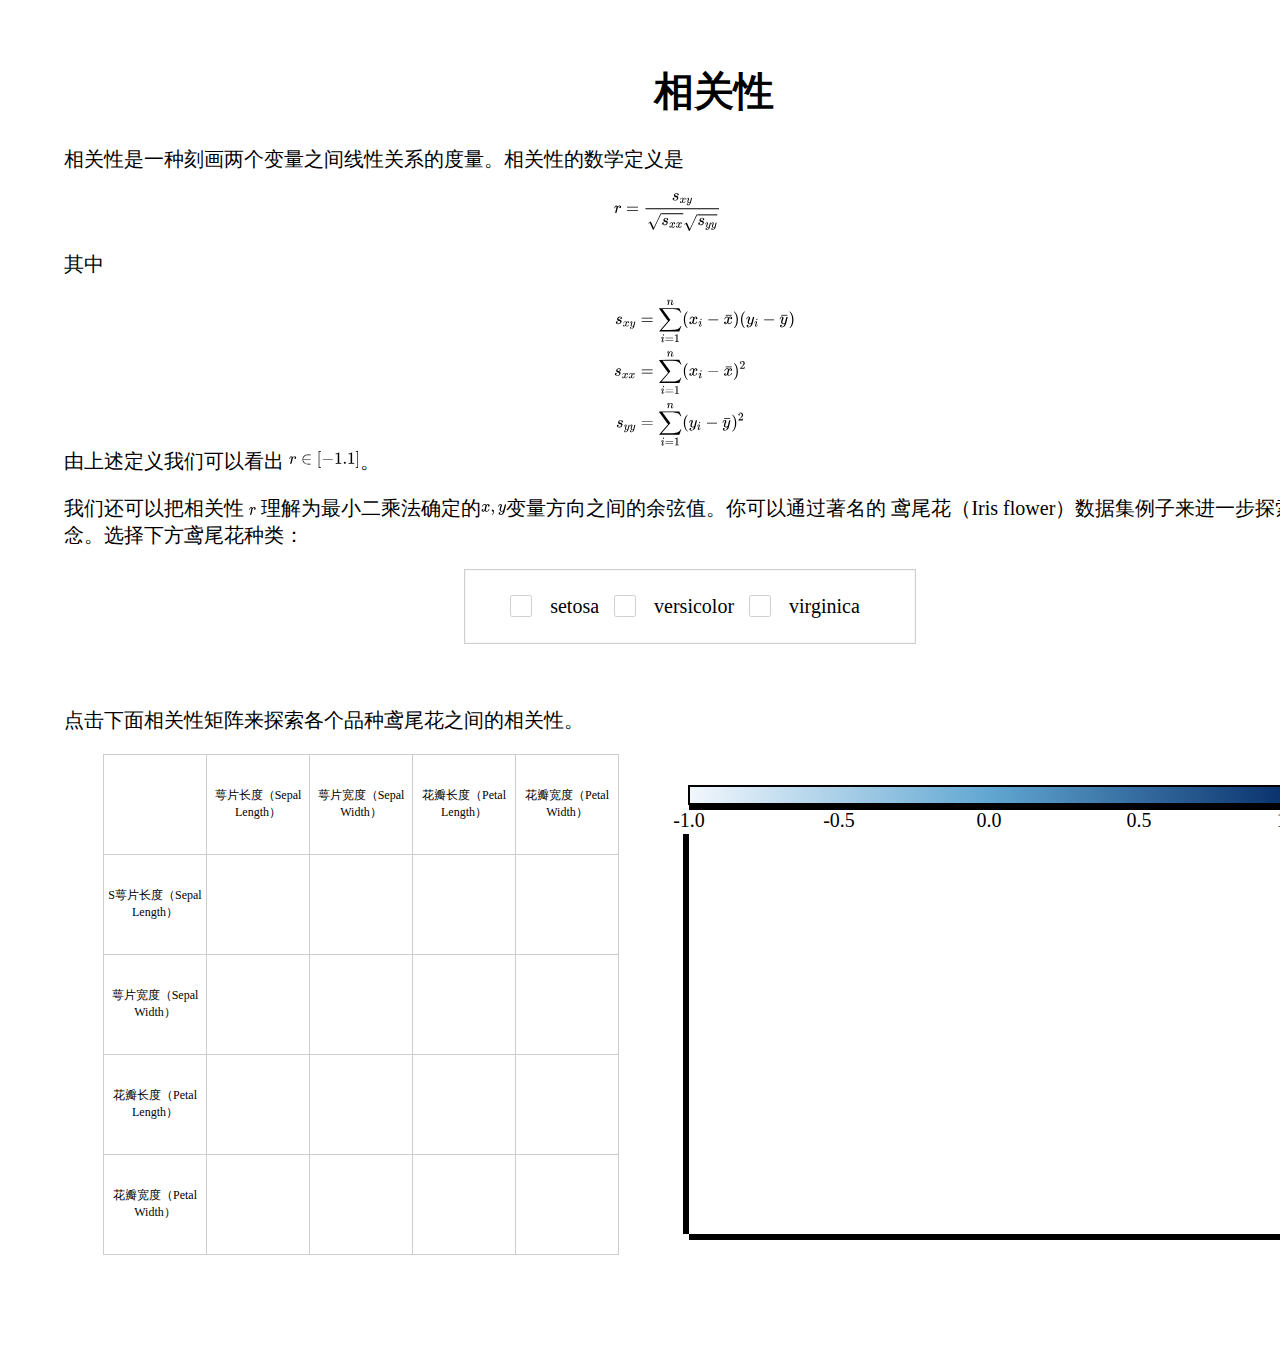
==== html/1.regression.html @ ddcc8935 "first commit" ====
<html>

<head>
    <title>回归分析</title>
    <script src="../js/d3.min.js"></script>
    <script src="../js/jquery.min.js"></script>
    <script src="../js/jquery-ui.js"></script>
    <script src="../js/jstat.min.js"></script>
    <script src="../js/data.js"></script>
    <script src="../js/d3.tip.v0.6.3.js"></script>

</head>

</style>
<link href="../css/regression.css" rel="stylesheet" type="text/css" />

<body>
    <div>
        <div>
            <h1>相关性</h1>
              <p>相关性是一种刻画两个变量之间线性关系的度量。相关性的数学定义是</p>
            <img src="[data-uri]">
          
            <p>
                其中
            </p>
                <span>
                   <img src='[data-uri]'>
         
                </span>
                <br>
                由上述定义我们可以看出
                <img style="margin-left: 0;" src="[data-uri]">。
           
            <p>我们还可以把相关性
                <img style="margin-left: 0;" src='[data-uri]'>
                理解为最小二乘法确定的<img style="margin-left: 0;" src='[data-uri]'>变量方向之间的余弦值。你可以通过著名的
                鸢尾花（Iris flower）数据集例子来进一步探索这个概念。选择下方鸢尾花种类：</p>

            <div class="interactive-wrapper">
                <form id="data_corr" onchange="data_set(this)" class="form-board">
                    <label class="form-check">setosa
                        <input type="checkbox" name="correlation" value="setosa">
                        <span class="checkbox-mark"></span>
                    </label>

                    <label class="form-check">versicolor
                        <input type="checkbox" name="correlation" value="versicolor">
                        <span class="checkbox-mark"></span>
                    </label>

                    <label class="form-check">virginica
                        <input type="checkbox" name="correlation" value="virginica">
                        <span class="checkbox-mark"></span>
                    </label>

                </form>
            </div>
            <br>
            <p>点击下面相关性矩阵来探索各个品种鸢尾花之间的相关性。</p>
            <div>
                <table id="table_corr" style="float: left;text-align: center;">

                    <tbody>
                        <tr>
                            <td></td>
                            <td>萼片长度（Sepal Length）</td>
                            <td>萼片宽度（Sepal Width）</td>
                            <td>花瓣长度（Petal Length）</td>
                            <td>花瓣宽度（Petal Width）</td>
                        </tr>
                        <tr>
                            <td>S萼片长度（Sepal Length）</td>
                            <td></td>
                            <td></td>
                            <td></td>
                            <td></td>
                        </tr>
                        <tr>
                            <td>萼片宽度（Sepal Width）</td>
                            <td></td>
                            <td></td>
                            <td></td>
                            <td></td>
                        </tr>
                        <tr>
                            <td>花瓣长度（Petal Length）</td>
                            <td></td>
                            <td></td>
                            <td></td>
                            <td></td>
                        </tr>
                        <tr>
                            <td>花瓣宽度（Petal Width）</td>
                            <td></td>
                            <td></td>
                            <td></td>
                            <td></td>
                        </tr>
                    </tbody>
                </table>
                <div id="svgCorr" style="width: 700px;height: 500px;float: left;margin-top: 30px;margin-left: 20px;">

                </div>
            </div>
        </div>
</body>
<script src="../js/regression.js"></script>

</html>
---- css/regression.css ----
body {
    margin: 0 auto;
    width: 1300px;
    padding: 5% 0 5% 5%;
    font-size: 20px;
}

.cbox {
    float: left;
}

#table_corr {
    font-size: 12px;
    cursor: pointer;
    margin-left: 3%;
}

h1 {
    text-align: center;
}

.data {
    fill: #3987BD;
    cursor: pointer;
}

table {
    border-collapse: collapse;
    margin-bottom: 100px;
}

td {
    height: 100px;
    width: 100px;
}

table, td {
    border: 1px solid #CDCDCD;
}

.form-board {
    color: black;
    background-color: white;
    border: 1px solid #D0D0D0;
    box-shadow: inset 0px 0px 1px 0px #ABABAB;
    padding: 5%;
    width: 80%;
}

.form-check {
    position: relative;
    padding-left: 2em;
    padding-right: 0.5em;
    cursor: pointer;
    -webkit-user-select: none;
    -moz-user-select: none;
    -ms-user-select: none;
    user-select: none;
}

.form-check input {
    position: absolute;
    opacity: 0;
    cursor: pointer;
}

.checkbox-mark {
    position: absolute;
    top: 0;
    left: 0;
    height: 20px;
    width: 20px;
    background-color: rgba(255, 255, 255, 0.8);
    border: 1px solid #D0D0D0;
    border-radius: 10%;
}

.form-check:hover input~.checkbox-mark {
    background-color: #ccc;
}

.form-check input:checked~.checkbox-mark {
    background-color: white;
}

.checkbox-mark:after {
    content: "";
    position: absolute;
    display: none;
}

.form-check input:checked~.checkbox-mark:after {
    display: block;
}

.form-check .checkbox-mark:after {
    left: 6px;
    top: 2.5px;
    width: 5px;
    height: 10px;
    border: solid #64bdff;
    border-width: 0 3px 3px 0;
    -webkit-transform: rotate(45deg);
    -ms-transform: rotate(45deg);
    transform: rotate(45deg);
}

.interactive-wrapper {
    display: block;
    width: auto;
    margin: 0 auto;
    text-align: center;
    width: 500px;
}  
img{
    margin-left: 550px;
}
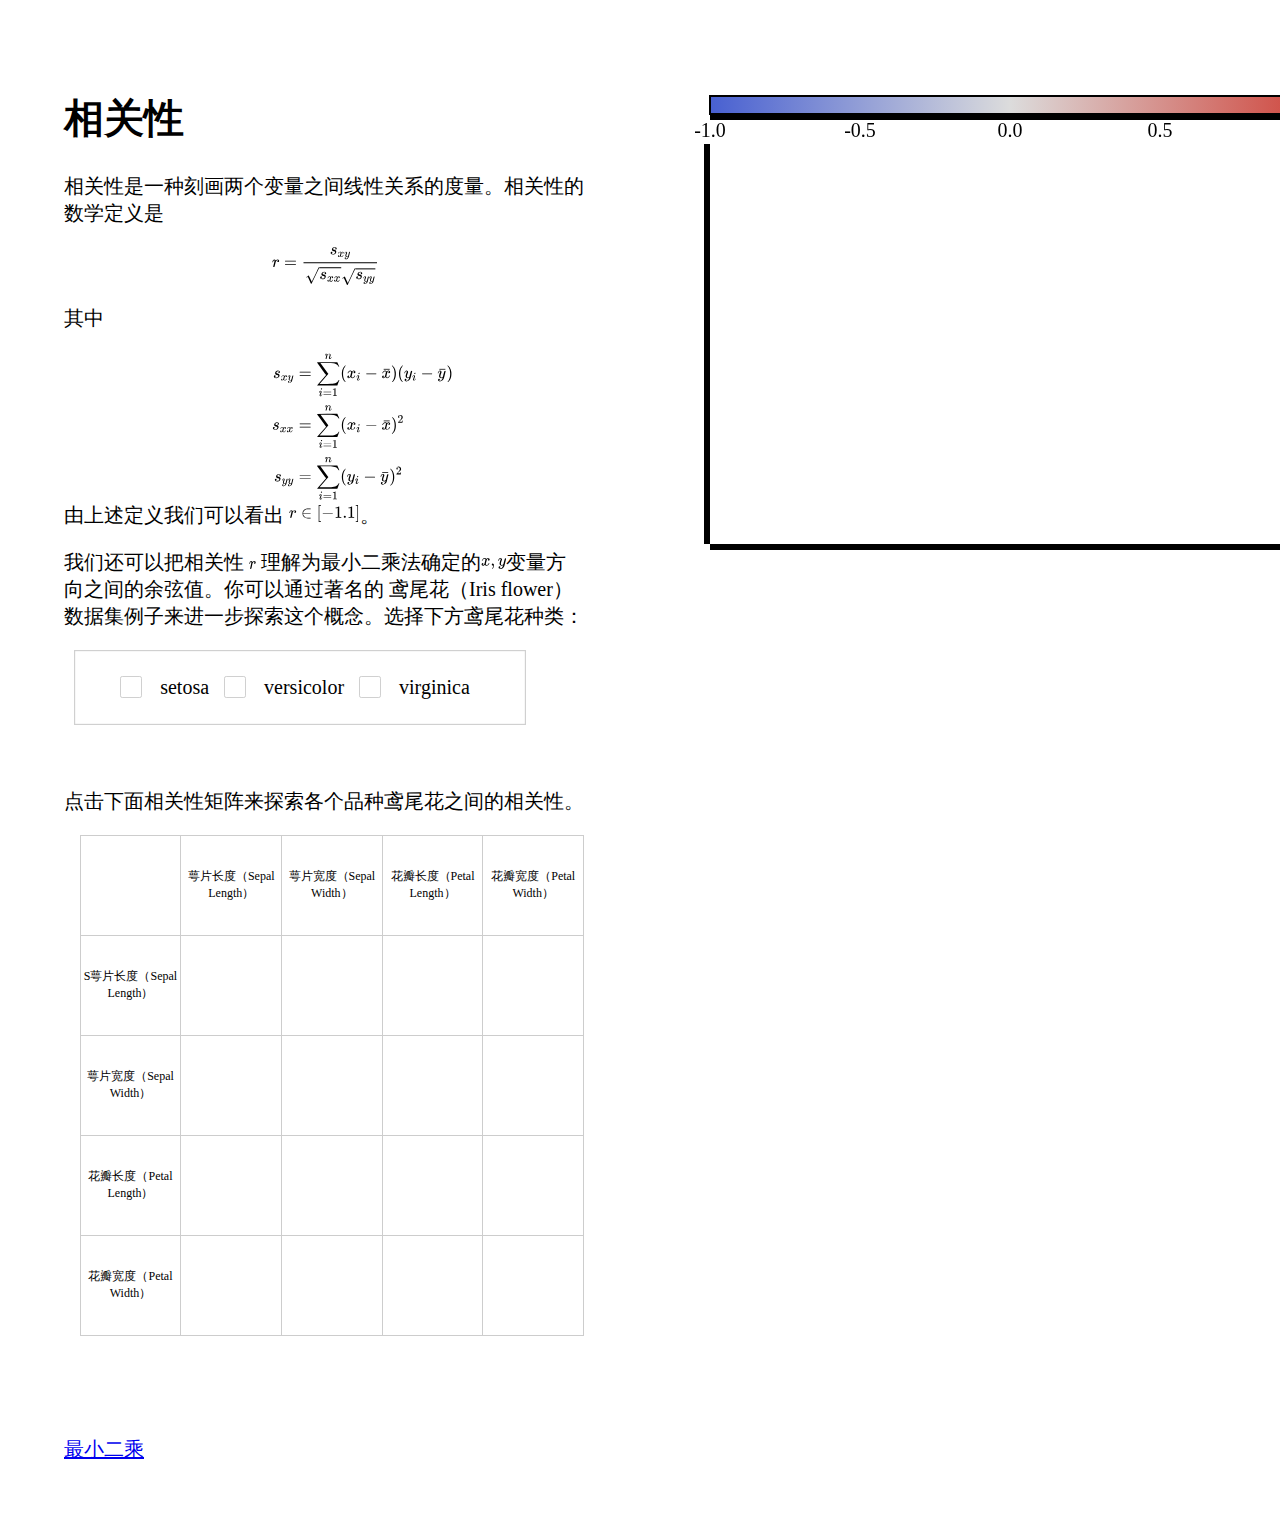
==== commit a11e2597: "ss" ====
--- a/html/1.regression.html
+++ b/html/1.regression.html
@@ -15,7 +15,7 @@
 <link href="../css/regression.css" rel="stylesheet" type="text/css" />
 
 <body>
-    <div>
+    <div id='left' style="float: left;width: 40%;">
         <div>
             <h1>相关性</h1>
               <p>相关性是一种刻画两个变量之间线性关系的度量。相关性的数学定义是</p>
@@ -99,11 +99,18 @@
                         </tr>
                     </tbody>
                 </table>
-                <div id="svgCorr" style="width: 700px;height: 500px;float: left;margin-top: 30px;margin-left: 20px;">
-
-                </div>
             </div>
         </div>
+    </div>
+
+
+        <div id="svgCorr" style="width: 700px;height: 500px;float: left;margin-top: 30px;margin-left: 20px;position: fixed;left:50%">
+
+        </div>
+        <div style="clear: both;"><a style="margin-right: 20px;" href="../html/2.OLS.html">最小二乘</a></div>
+        
+       
+        
 </body>
 <script src="../js/regression.js"></script>
 
--- a/css/regression.css
+++ b/css/regression.css
@@ -14,11 +14,6 @@
     cursor: pointer;
     margin-left: 3%;
 }
-
-h1 {
-    text-align: center;
-}
-
 .data {
     fill: #3987BD;
     cursor: pointer;
@@ -113,5 +108,5 @@
     width: 500px;
 }  
 img{
-    margin-left: 550px;
+    margin-left: 40%;
 }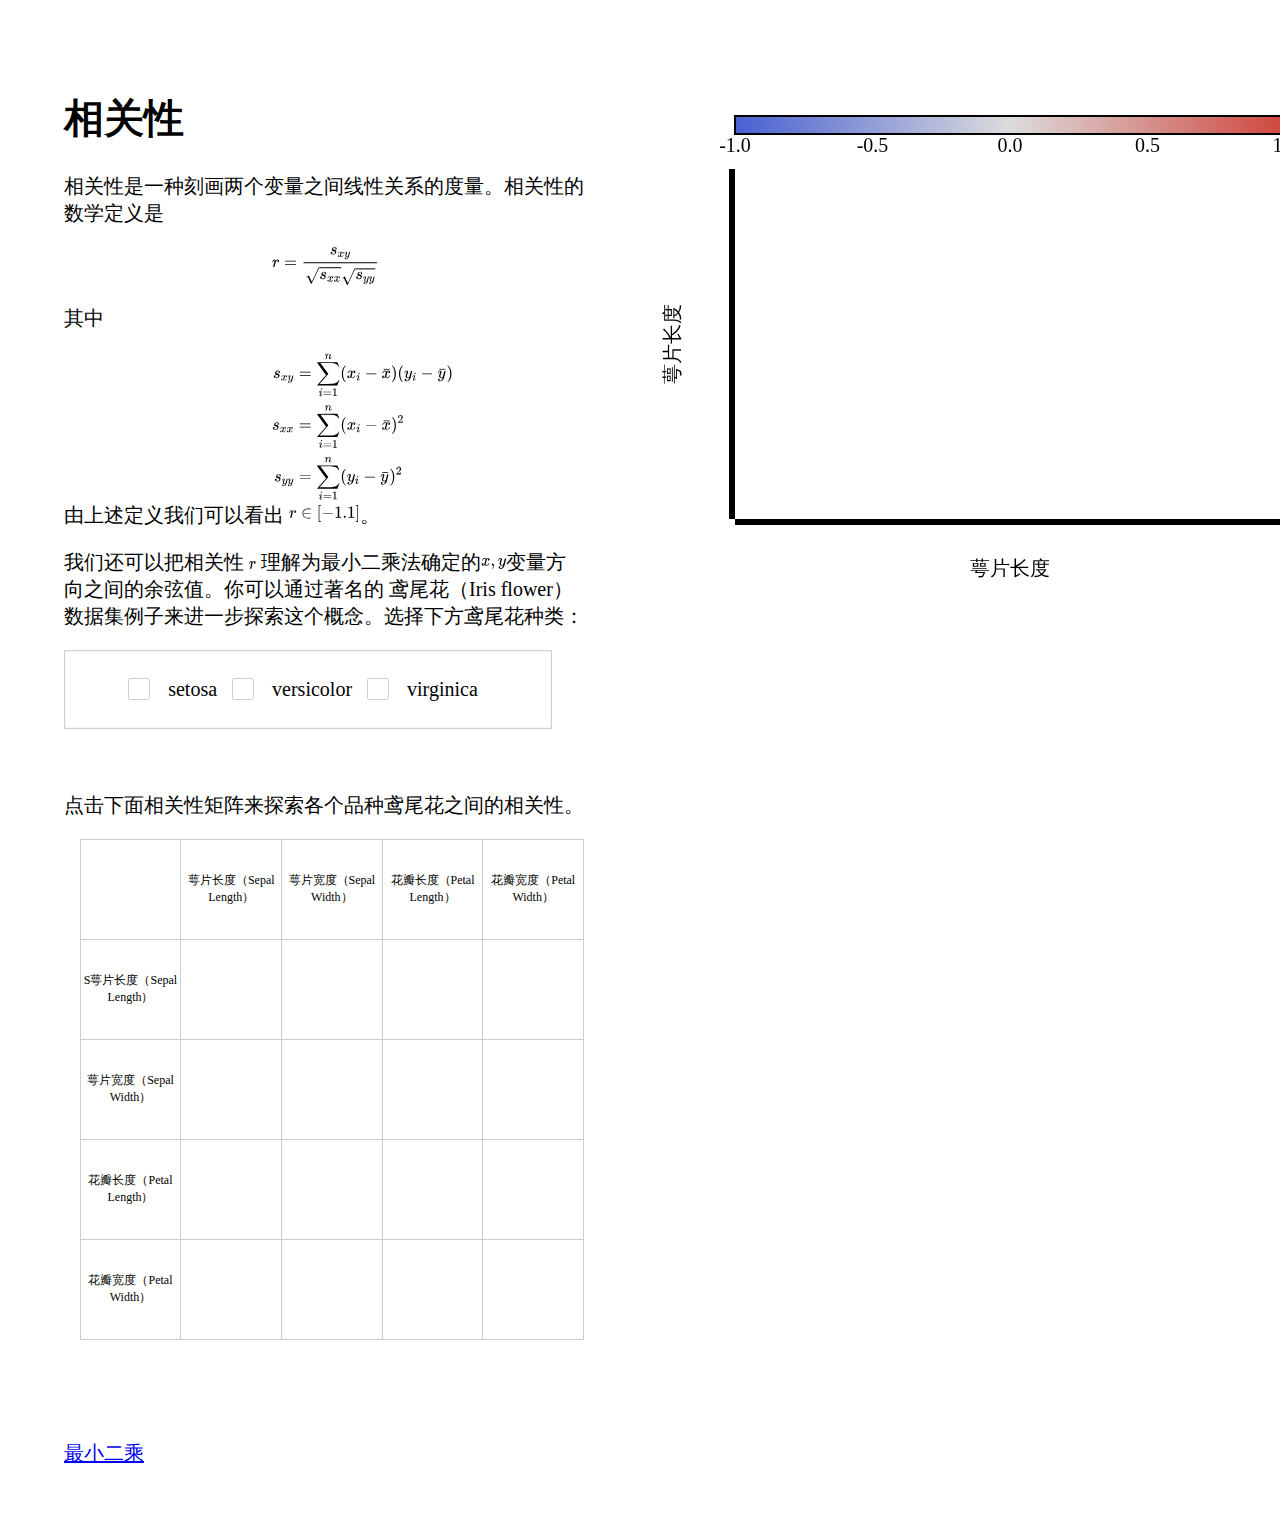
==== commit b0f87efe: "sssd" ====
--- a/html/1.regression.html
+++ b/html/1.regression.html
@@ -24,11 +24,12 @@
             <p>
                 其中
             </p>
-                <span>
+                <span style="margin-bottom: 5px;">
                    <img src='[data-uri]'>
          
                 </span>
-                <br>
+                <br/>
+              
                 由上述定义我们可以看出
                 <img style="margin-left: 0;" src="[data-uri]">。
            
--- a/css/regression.css
+++ b/css/regression.css
@@ -105,7 +105,7 @@
     width: auto;
     margin: 0 auto;
     text-align: center;
-    width: 500px;
+    width: 540px;
 }  
 img{
     margin-left: 40%;
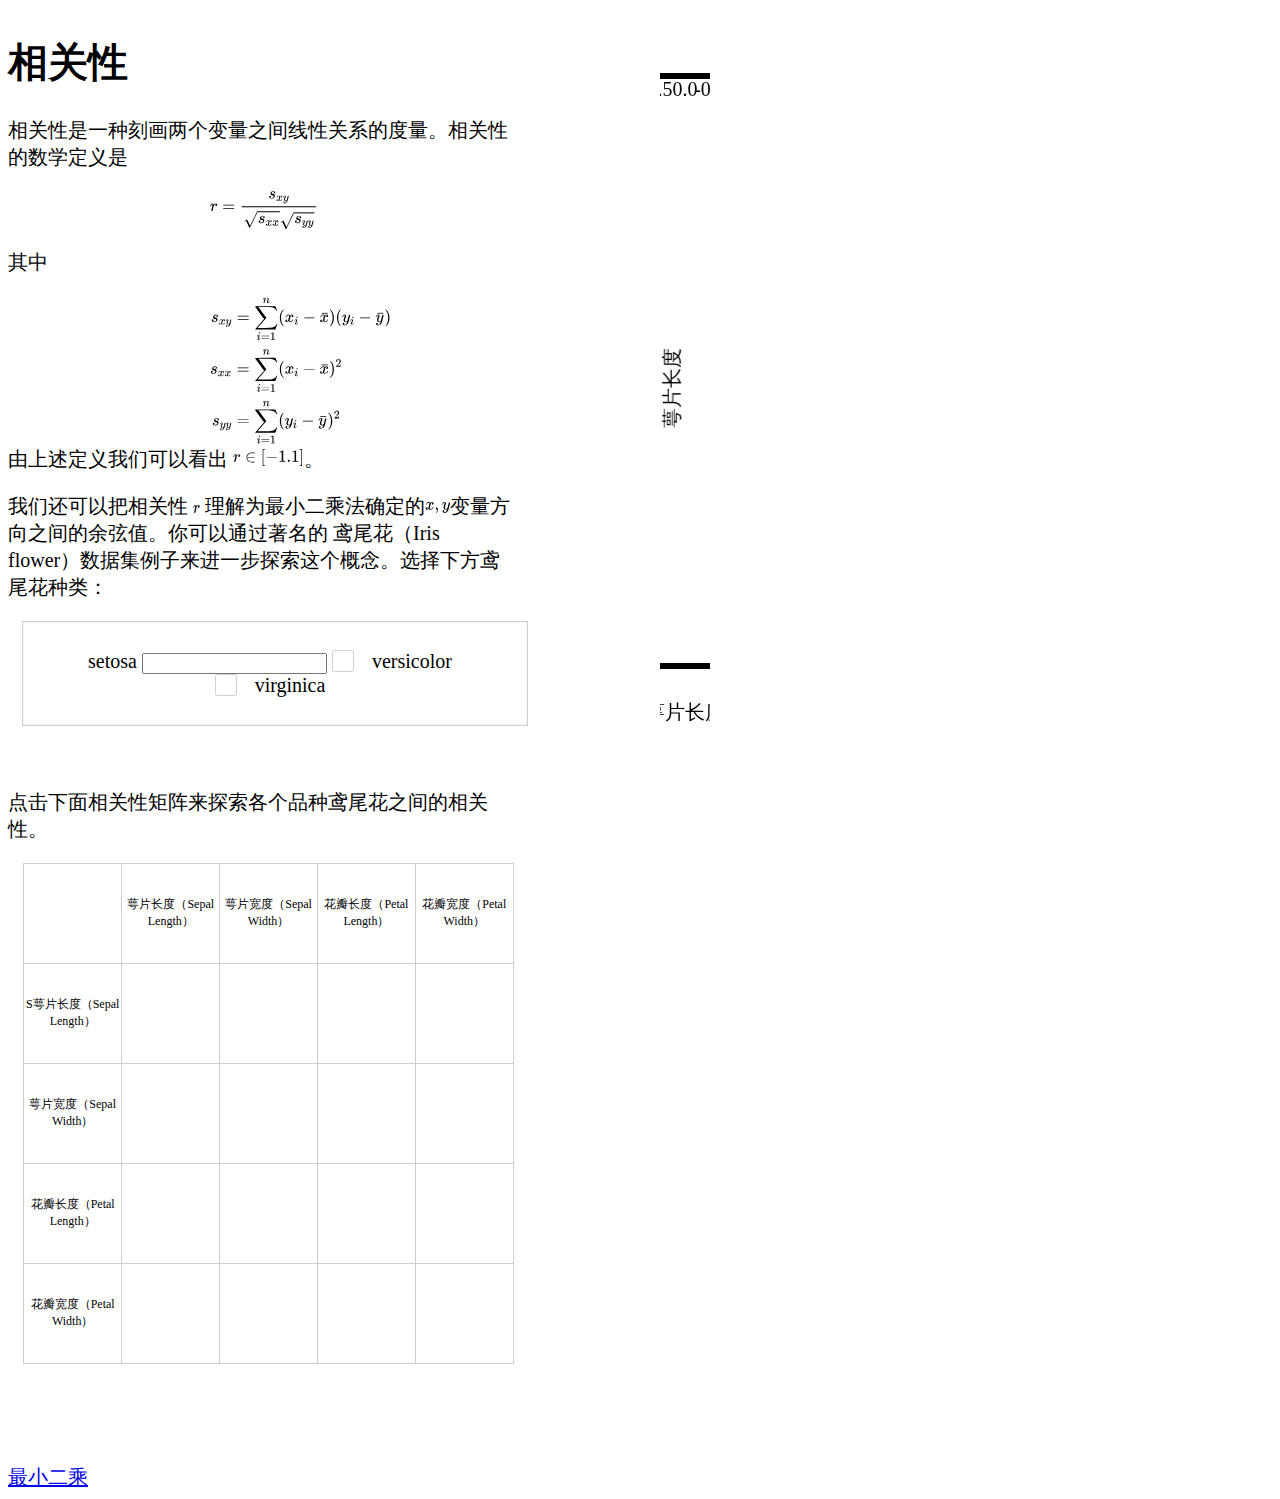
==== commit e6109103: "sssdlg" ====
--- a/html/1.regression.html
+++ b/html/1.regression.html
@@ -40,9 +40,9 @@
 
             <div class="interactive-wrapper">
                 <form id="data_corr" onchange="data_set(this)" class="form-board">
-                    <label class="form-check">setosa
-                        <input type="checkbox" name="correlation" value="setosa">
-                        <span class="checkbox-mark"></span>
+                    <label class="fo"checkbox" name="correlation" value="setosa">
+                        <span classrm-check">setosa
+                        <input type="checkbox-mark"></span>
                     </label>
 
                     <label class="form-check">versicolor
@@ -105,7 +105,7 @@
     </div>
 
 
-        <div id="svgCorr" style="width: 700px;height: 500px;float: left;margin-top: 30px;margin-left: 20px;position: fixed;left:50%">
+        <div id="svgCorr" style="width: 50px;height: 500px;float: left;margin-top: 30px;margin-left: 20px;position: fixed;left:50%">
 
         </div>
         <div style="clear: both;"><a style="margin-right: 20px;" href="../html/2.OLS.html">最小二乘</a></div>
--- a/css/regression.css
+++ b/css/regression.css
@@ -1,10 +1,7 @@
-body {
-    margin: 0 auto;
-    width: 1300px;
-    padding: 5% 0 5% 5%;
+
+body{
     font-size: 20px;
 }
-
 .cbox {
     float: left;
 }
@@ -105,7 +102,8 @@
     width: auto;
     margin: 0 auto;
     text-align: center;
-    width: 540px;
+    margin-left: 14px;
+    width: 560px;
 }  
 img{
     margin-left: 40%;
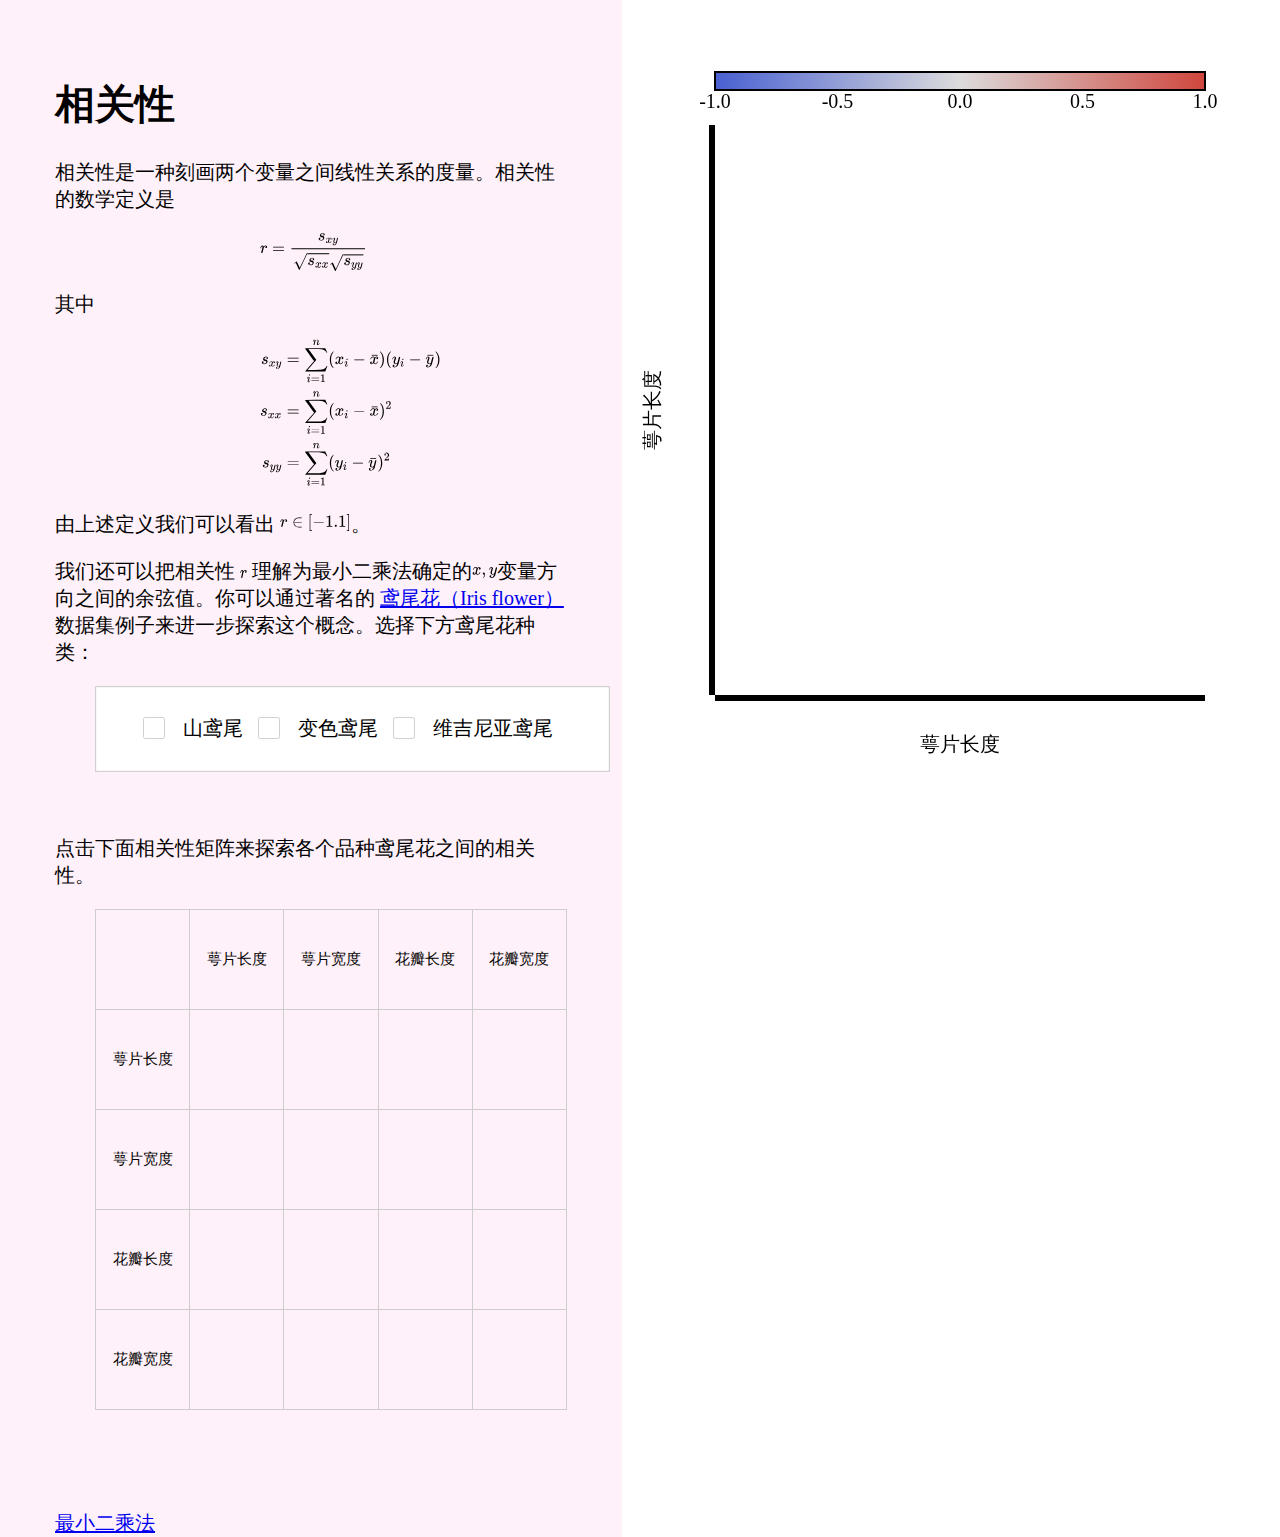
==== commit 0049df1f: "sssdlg" ====
--- a/html/1.regression.html
+++ b/html/1.regression.html
@@ -14,8 +14,9 @@
 </style>
 <link href="../css/regression.css" rel="stylesheet" type="text/css" />
 
-<body>
-    <div id='left' style="float: left;width: 40%;">
+<body style="width: 100%;margin: 0;">
+    <div id='left' style="float: left;width: 40%;padding-right: 55px;background: #FFF1F9;padding-left: 55px;padding-top: 50px;">
+   
         <div>
             <h1>相关性</h1>
               <p>相关性是一种刻画两个变量之间线性关系的度量。相关性的数学定义是</p>
@@ -24,33 +25,32 @@
             <p>
                 其中
             </p>
-                <span style="margin-bottom: 5px;">
+                <span >
                    <img src='[data-uri]'>
          
                 </span>
-                <br/>
-              
+                <br>  <br>
                 由上述定义我们可以看出
                 <img style="margin-left: 0;" src="[data-uri]">。
            
             <p>我们还可以把相关性
                 <img style="margin-left: 0;" src='[data-uri]'>
                 理解为最小二乘法确定的<img style="margin-left: 0;" src='[data-uri]'>变量方向之间的余弦值。你可以通过著名的
-                鸢尾花（Iris flower）数据集例子来进一步探索这个概念。选择下方鸢尾花种类：</p>
+                <a href="https://www.knowpia.cn/pages/%E9%B8%A2%E5%B0%BE%E8%8A%B1%E5%8D%89%E6%95%B0%E6%8D%AE%E9%9B%86">鸢尾花（Iris flower）</a>数据集例子来进一步探索这个概念。选择下方鸢尾花种类：</p>
 
-            <div class="interactive-wrapper">
+            <div class="interactive-wrapper" style="margin-left: 40px;">
                 <form id="data_corr" onchange="data_set(this)" class="form-board">
-                    <label class="fo"checkbox" name="correlation" value="setosa">
-                        <span classrm-check">setosa
-                        <input type="checkbox-mark"></span>
+                    <label class="form-check">山鸢尾
+                        <input type="checkbox" name="correlation" value="setosa">
+                        <span class="checkbox-mark"></span>
                     </label>
 
-                    <label class="form-check">versicolor
+                    <label class="form-check">变色鸢尾
                         <input type="checkbox" name="correlation" value="versicolor">
                         <span class="checkbox-mark"></span>
                     </label>
 
-                    <label class="form-check">virginica
+                    <label class="form-check">维吉尼亚鸢尾
                         <input type="checkbox" name="correlation" value="virginica">
                         <span class="checkbox-mark"></span>
                     </label>
@@ -60,39 +60,39 @@
             <br>
             <p>点击下面相关性矩阵来探索各个品种鸢尾花之间的相关性。</p>
             <div>
-                <table id="table_corr" style="float: left;text-align: center;">
+                <table id="table_corr" style="float: left;text-align: center;margin-left: 40px;font-size: 15px;">
 
                     <tbody>
                         <tr>
                             <td></td>
-                            <td>萼片长度（Sepal Length）</td>
-                            <td>萼片宽度（Sepal Width）</td>
-                            <td>花瓣长度（Petal Length）</td>
-                            <td>花瓣宽度（Petal Width）</td>
+                            <td>萼片长度</td>
+                            <td>萼片宽度</td>
+                            <td>花瓣长度</td>
+                            <td>花瓣宽度</td>
                         </tr>
                         <tr>
-                            <td>S萼片长度（Sepal Length）</td>
+                            <td>萼片长度</td>
                             <td></td>
                             <td></td>
                             <td></td>
                             <td></td>
                         </tr>
                         <tr>
-                            <td>萼片宽度（Sepal Width）</td>
+                            <td>萼片宽度</td>
                             <td></td>
                             <td></td>
                             <td></td>
                             <td></td>
                         </tr>
                         <tr>
-                            <td>花瓣长度（Petal Length）</td>
+                            <td>花瓣长度</td>
                             <td></td>
                             <td></td>
                             <td></td>
                             <td></td>
                         </tr>
                         <tr>
-                            <td>花瓣宽度（Petal Width）</td>
+                            <td>花瓣宽度</td>
                             <td></td>
                             <td></td>
                             <td></td>
@@ -102,14 +102,18 @@
                 </table>
             </div>
         </div>
+              
+        <div style="clear: both;"><a  href="../html/2.OLS.html">最小二乘法</a></div>
+        
     </div>
 
-
-        <div id="svgCorr" style="width: 50px;height: 500px;float: left;margin-top: 30px;margin-left: 20px;position: fixed;left:50%">
+    <div style="margin: 0 auto;float: left;width: 50%;padding-right: 10px;height: 80%;margin-top: 50px;margin-left: 0px;;position: fixed;left: 50%;">
+        <div id="svgCorr" style="height: 100%;" >
 
         </div>
-        <div style="clear: both;"><a style="margin-right: 20px;" href="../html/2.OLS.html">最小二乘</a></div>
-        
+      </div>
+
+  
        
         
 </body>
--- a/css/regression.css
+++ b/css/regression.css
@@ -103,7 +103,7 @@
     margin: 0 auto;
     text-align: center;
     margin-left: 14px;
-    width: 560px;
+    width: 570px;
 }  
 img{
     margin-left: 40%;
